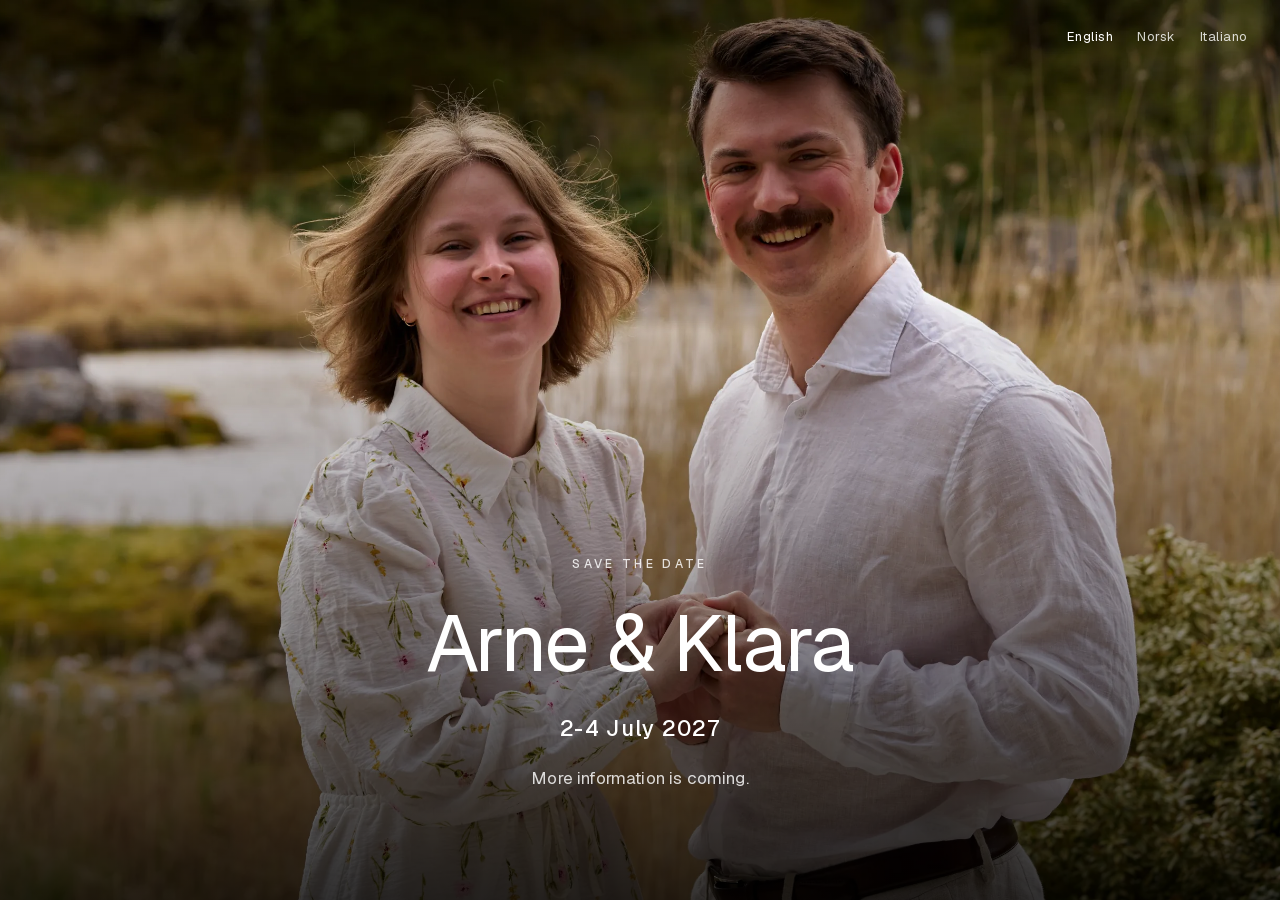
==== index.html @ 9a74b3e6 "feat: initial commit" ====
<!doctype html>
<html lang="en">
<head>
<meta charset="utf-8">
<meta name="viewport" content="width=device-width, initial-scale=1">
<meta name="color-scheme" content="dark">
<title>Arne &amp; Klara</title>
<meta name="description" content="Arne and Klara are getting married 2-4 July 2027. More information is coming.">
<meta property="og:title" content="Arne &amp; Klara &middot; 2-4 July 2027">
<meta property="og:description" content="Arne and Klara are getting married 2-4 July 2027. More information is coming.">
<meta property="og:type" content="website">
<meta property="og:url" content="https://arneandklara.wedding/">
<meta property="og:site_name" content="Arne &amp; Klara">
<meta property="og:locale" content="en_GB">
<meta property="og:image" content="https://arneandklara.wedding/assets/og.jpg?v=1">
<meta property="og:image:width" content="1200">
<meta property="og:image:height" content="630">
<meta property="og:image:type" content="image/jpeg">
<meta property="og:image:alt" content="Arne and Klara - save the date, 2-4 July 2027">
<meta name="twitter:card" content="summary_large_image">
<meta name="theme-color" content="#23241f">
<meta name="robots" content="noindex, nofollow, noarchive, nosnippet, noimageindex">
<link rel="canonical" href="https://arneandklara.wedding/">
<link rel="icon" href="assets/favicon.svg" type="image/svg+xml">
<link rel="apple-touch-icon" href="assets/apple-touch-icon.png">
<link rel="preload" href="assets/fonts/geist-400-latin.woff2" as="font" type="font/woff2" crossorigin>
<link rel="stylesheet" href="css/style.css">
<script>
  (() => {
    const supported = ['en', 'no', 'it'];
    const stored = localStorage.getItem('lang');
    const preferred = (navigator.languages || [navigator.language || 'en'])
      .map(l => l.slice(0, 2).toLowerCase())
      .find(l => supported.includes(l));
    document.documentElement.lang = supported.includes(stored) ? stored : (preferred || 'en');
  })();
</script>
</head>
<body>

<img class="photo" id="photo" alt="" hidden>

<nav class="langs" aria-label="Language">
  <button type="button" data-lang="en" lang="en">English</button>
  <button type="button" data-lang="no" lang="no">Norsk</button>
  <button type="button" data-lang="it" lang="it">Italiano</button>
</nav>

<main>
  <p class="eyebrow" data-i18n="hero.eyebrow"></p>
  <h1>Arne &amp; Klara</h1>
  <p class="date"><time datetime="2027-07-02" data-i18n="hero.date"></time></p>
  <p class="lead" data-i18n="hero.lead"></p>
</main>

<script src="js/i18n.js"></script>
<script src="js/app.js"></script>
</body>
</html>
---- css/style.css ----
@font-face {
  font-family: 'Geist';
  font-style: normal;
  font-weight: 400;
  font-display: swap;
  src: url(../assets/fonts/geist-400-latin-ext.woff2) format('woff2');
  unicode-range: U+0100-02BA, U+02BD-02C5, U+02C7-02CC, U+02CE-02D7, U+02DD-02FF, U+0304, U+0308, U+0329, U+1D00-1DBF, U+1E00-1E9F, U+1EF2-1EFF, U+2020, U+20A0-20AB, U+20AD-20C0, U+2113, U+2C60-2C7F, U+A720-A7FF;
}
@font-face {
  font-family: 'Geist';
  font-style: normal;
  font-weight: 400;
  font-display: swap;
  src: url(../assets/fonts/geist-400-latin.woff2) format('woff2');
  unicode-range: U+0000-00FF, U+0131, U+0152-0153, U+02BB-02BC, U+02C6, U+02DA, U+02DC, U+0304, U+0308, U+0329, U+2000-206F, U+20AC, U+2122, U+2191, U+2193, U+2212, U+2215, U+FEFF, U+FFFD;
}
@font-face {
  font-family: 'Geist';
  font-style: normal;
  font-weight: 500;
  font-display: swap;
  src: url(../assets/fonts/geist-500-latin-ext.woff2) format('woff2');
  unicode-range: U+0100-02BA, U+02BD-02C5, U+02C7-02CC, U+02CE-02D7, U+02DD-02FF, U+0304, U+0308, U+0329, U+1D00-1DBF, U+1E00-1E9F, U+1EF2-1EFF, U+2020, U+20A0-20AB, U+20AD-20C0, U+2113, U+2C60-2C7F, U+A720-A7FF;
}
@font-face {
  font-family: 'Geist';
  font-style: normal;
  font-weight: 500;
  font-display: swap;
  src: url(../assets/fonts/geist-500-latin.woff2) format('woff2');
  unicode-range: U+0000-00FF, U+0131, U+0152-0153, U+02BB-02BC, U+02C6, U+02DA, U+02DC, U+0304, U+0308, U+0329, U+2000-206F, U+20AC, U+2122, U+2191, U+2193, U+2212, U+2215, U+FEFF, U+FFFD;
}

:root {
  --ground: #23241f;
  --on-photo: #ffffff;
  --on-photo-dim: rgba(255, 255, 255, 0.82);
  --sans: 'Geist', ui-sans-serif, system-ui, -apple-system, 'Segoe UI', Roboto, Helvetica, Arial, sans-serif;
}

* { box-sizing: border-box; }

html, body { height: 100%; }

body {
  margin: 0;
  min-height: 100svh;
  background: var(--ground);
  color: var(--on-photo);
  font-family: var(--sans);
  font-weight: 400;
  -webkit-font-smoothing: antialiased;
  display: grid;
  grid-template-rows: auto 1fr;
}

.photo {
  position: fixed;
  inset: 0;
  width: 100%;
  height: 100%;
  object-fit: cover;
  object-position: 50% 0;
  z-index: -2;
}

.has-photo::after {
  content: '';
  position: fixed;
  inset: 0;
  z-index: -1;
  background:
    linear-gradient(to bottom, rgba(0, 0, 0, 0.4) 0%, rgba(0, 0, 0, 0) 30%),
    linear-gradient(to top, rgba(0, 0, 0, 0.78) 0%, rgba(0, 0, 0, 0.3) 38%, rgba(0, 0, 0, 0) 68%);
}

.langs {
  display: flex;
  justify-content: flex-end;
  gap: 1.5rem;
  padding: 1.75rem 2rem;
}

.langs button {
  border: 0;
  background: none;
  padding: 0;
  color: var(--on-photo-dim);
  font: inherit;
  font-size: .8125rem;
  letter-spacing: .04em;
  cursor: pointer;
  transition: color .2s ease;
}

.langs button:hover { color: var(--on-photo); }

.langs button[aria-pressed='true'] { color: var(--on-photo); }

.langs button:focus-visible {
  outline: 1px solid var(--on-photo);
  outline-offset: 4px;
}

main {
  display: flex;
  flex-direction: column;
  align-items: center;
  justify-content: flex-end;
  text-align: center;
  padding: 2rem 1.5rem clamp(3rem, 12vh, 7rem);
}

.eyebrow {
  margin: 0 0 clamp(1.25rem, 3vh, 2rem);
  font-size: .75rem;
  font-weight: 500;
  letter-spacing: .28em;
  text-transform: uppercase;
  color: var(--on-photo-dim);
}

h1 {
  margin: 0;
  font-size: clamp(2.5rem, 9vw, 5rem);
  font-weight: 400;
  line-height: 1.1;
  letter-spacing: -0.02em;
}

.date {
  margin: clamp(1.25rem, 3vh, 1.75rem) 0 0;
  font-size: clamp(1.0625rem, 2.8vw, 1.375rem);
  font-weight: 500;
  letter-spacing: .06em;
  color: var(--on-photo);
}

.lead {
  margin: clamp(1rem, 2.5vh, 1.5rem) 0 0;
  font-size: clamp(.9375rem, 2.2vw, 1.0625rem);
  font-weight: 400;
  line-height: 1.6;
  letter-spacing: .01em;
  color: var(--on-photo-dim);
  max-width: 26rem;
}

.home {
  color: var(--on-photo);
  text-decoration-thickness: 1px;
  text-underline-offset: .3em;
}

@media (prefers-reduced-motion: reduce) {
  * { transition: none !important; }
}
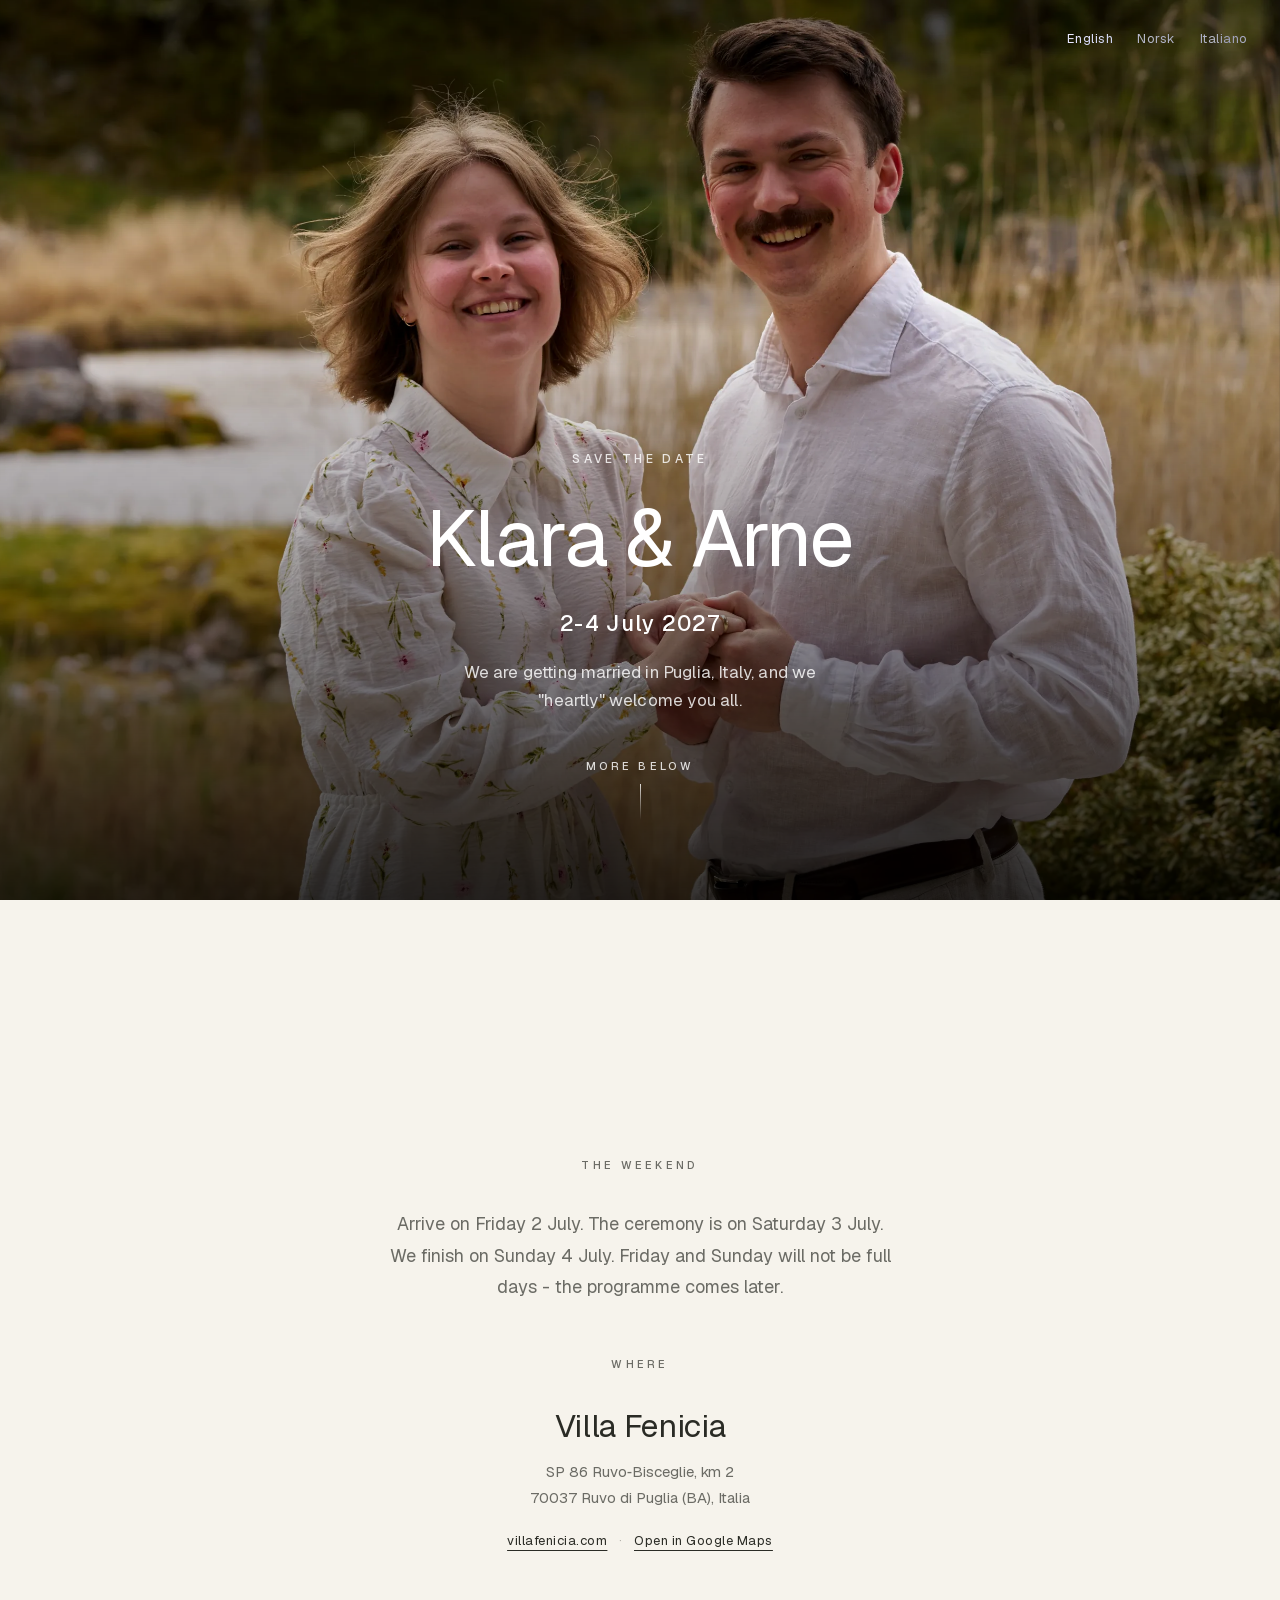
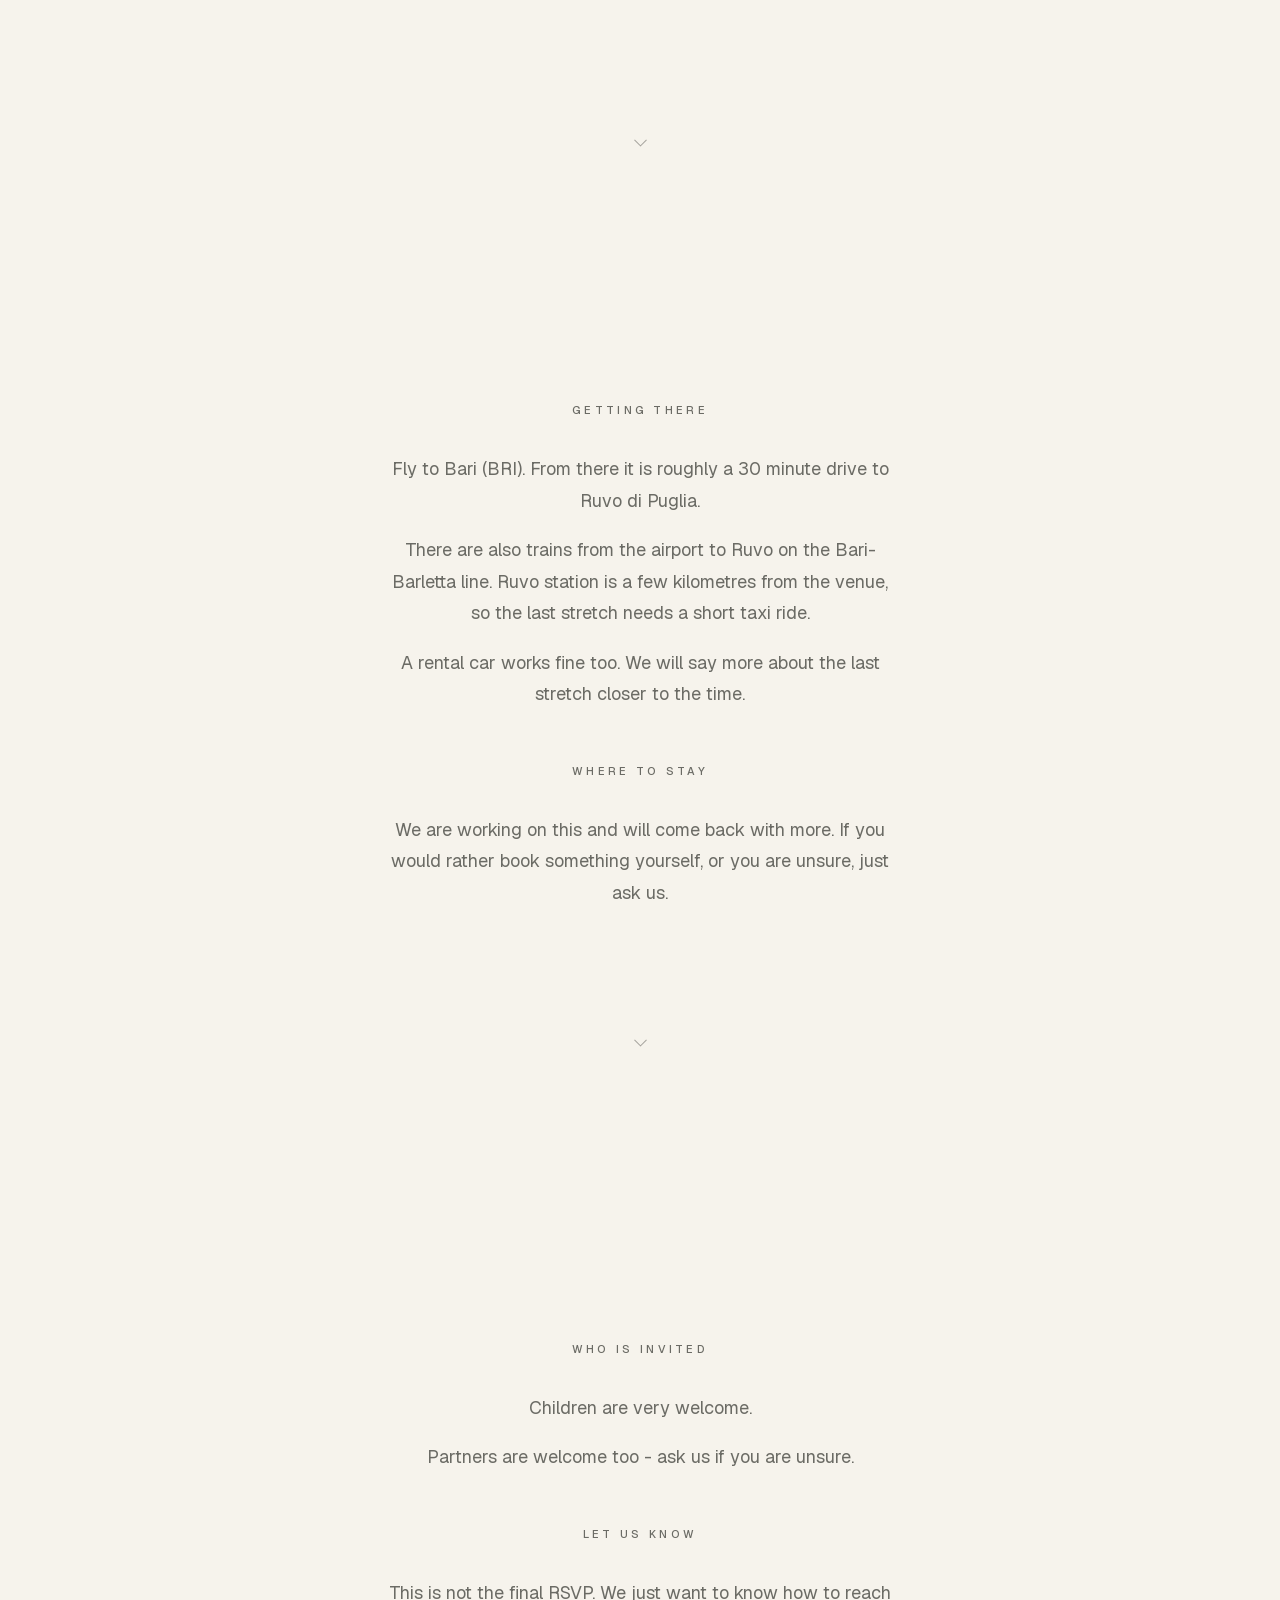
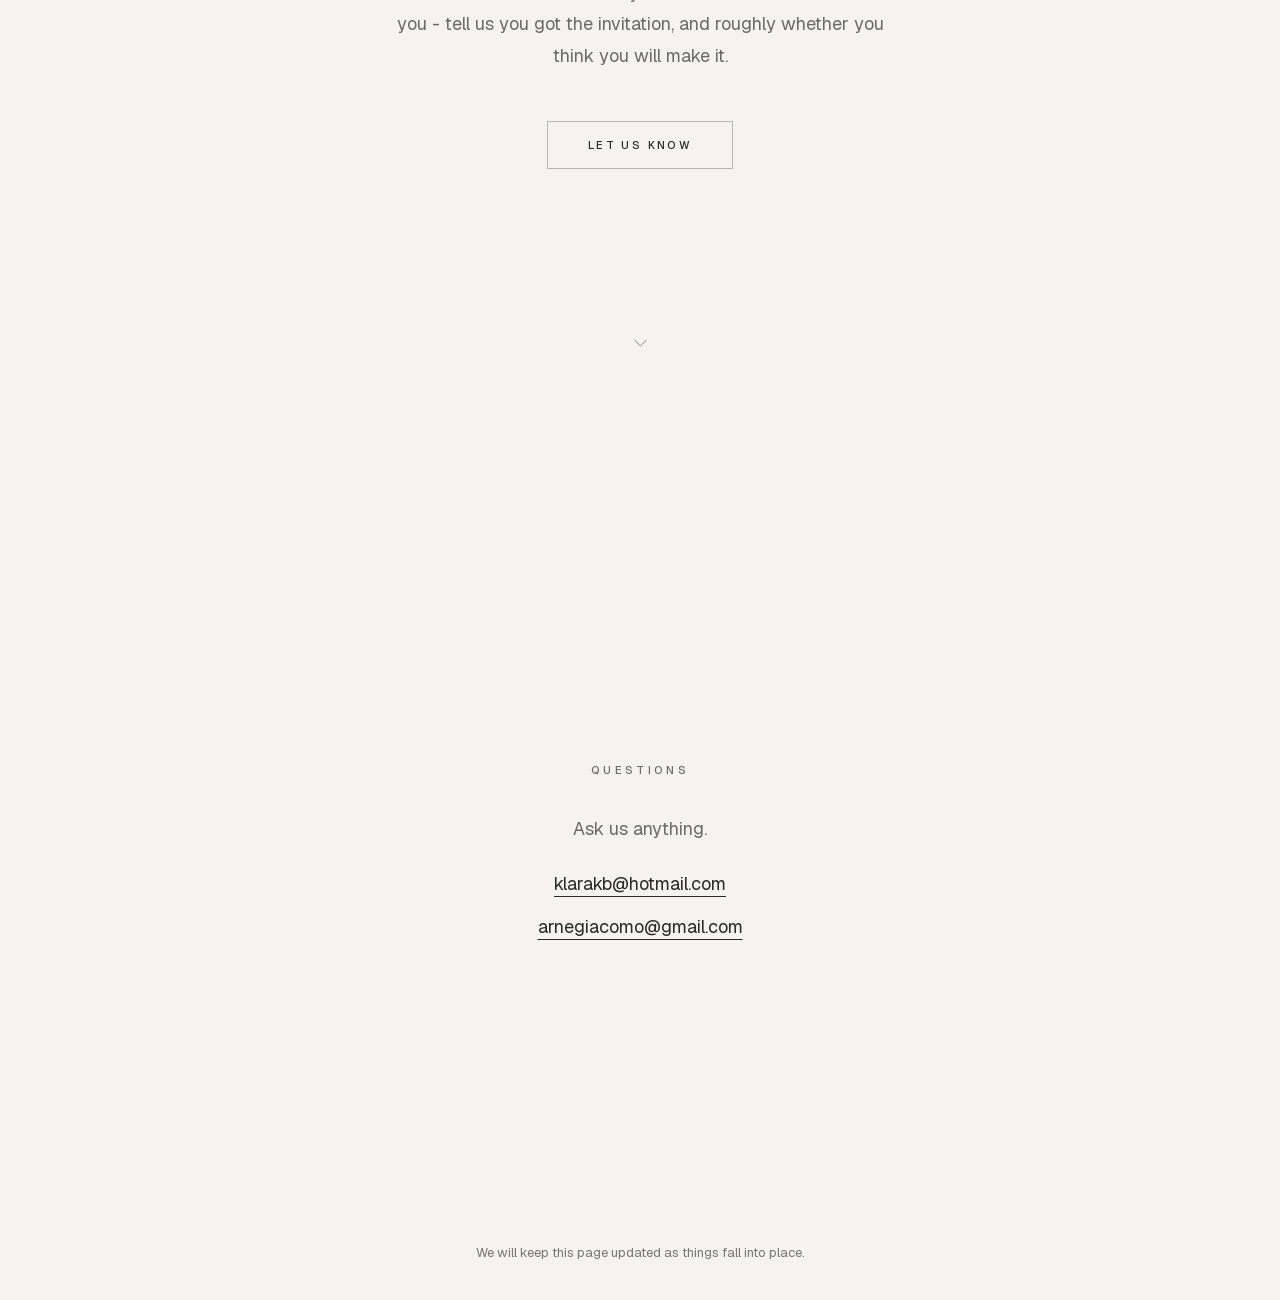
==== commit 0c5a1ea4: "feat: add wedding details, section scrolling and sign-up form" ====
--- a/index.html
+++ b/index.html
@@ -4,19 +4,19 @@
 <meta charset="utf-8">
 <meta name="viewport" content="width=device-width, initial-scale=1">
 <meta name="color-scheme" content="dark">
-<title>Arne &amp; Klara</title>
-<meta name="description" content="Arne and Klara are getting married 2-4 July 2027. More information is coming.">
-<meta property="og:title" content="Arne &amp; Klara &middot; 2-4 July 2027">
-<meta property="og:description" content="Arne and Klara are getting married 2-4 July 2027. More information is coming.">
+<title>Klara &amp; Arne</title>
+<meta name="description" content="Klara and Arne are getting married 2-4 July 2027 at Villa Fenicia in Ruvo di Puglia, Italy.">
+<meta property="og:title" content="Klara &amp; Arne &middot; 2-4 July 2027">
+<meta property="og:description" content="Klara and Arne are getting married 2-4 July 2027 at Villa Fenicia in Ruvo di Puglia, Italy.">
 <meta property="og:type" content="website">
 <meta property="og:url" content="https://arneandklara.wedding/">
-<meta property="og:site_name" content="Arne &amp; Klara">
+<meta property="og:site_name" content="Klara &amp; Arne">
 <meta property="og:locale" content="en_GB">
-<meta property="og:image" content="https://arneandklara.wedding/assets/og.jpg?v=1">
+<meta property="og:image" content="https://arneandklara.wedding/assets/og.jpg?v=2">
 <meta property="og:image:width" content="1200">
 <meta property="og:image:height" content="630">
 <meta property="og:image:type" content="image/jpeg">
-<meta property="og:image:alt" content="Arne and Klara - save the date, 2-4 July 2027">
+<meta property="og:image:alt" content="Klara and Arne - save the date, 2-4 July 2027">
 <meta name="twitter:card" content="summary_large_image">
 <meta name="theme-color" content="#23241f">
 <meta name="robots" content="noindex, nofollow, noarchive, nosnippet, noimageindex">
@@ -38,7 +38,7 @@
 </head>
 <body>
 
-<img class="photo" id="photo" alt="" hidden>
+<img class="photo" id="photo" alt="" hidden data-i18n-attr="alt:a11y.photo">
 
 <nav class="langs" aria-label="Language">
   <button type="button" data-lang="en" lang="en">English</button>
@@ -47,10 +47,82 @@
 </nav>
 
 <main>
-  <p class="eyebrow" data-i18n="hero.eyebrow"></p>
-  <h1>Arne &amp; Klara</h1>
-  <p class="date"><time datetime="2027-07-02" data-i18n="hero.date"></time></p>
-  <p class="lead" data-i18n="hero.lead"></p>
+
+  <section class="hero" id="top">
+    <p class="eyebrow" data-i18n="hero.eyebrow"></p>
+    <h1>Klara &amp; Arne</h1>
+    <p class="date"><time datetime="2027-07-02" data-i18n="hero.date"></time></p>
+    <p class="lead" data-i18n="hero.lead"></p>
+    <a class="cue" href="#weekend" data-i18n="hero.more"></a>
+  </section>
+
+  <div class="sheet">
+
+    <section class="block" id="weekend">
+      <div class="group">
+        <h2 data-i18n="days.title"></h2>
+        <p data-i18n="days.body"></p>
+      </div>
+      <div class="group">
+        <h2 data-i18n="where.title"></h2>
+        <p class="venue">Villa Fenicia</p>
+        <p class="address">SP 86 Ruvo&#8209;Bisceglie, km 2<br>70037 Ruvo di Puglia (BA), Italia</p>
+        <p class="site">
+          <a href="https://www.villafenicia.com/" rel="noopener">villafenicia.com</a>
+          <span class="sep" aria-hidden="true">&middot;</span>
+          <a href="https://www.google.com/maps/search/?api=1&amp;query=Villa+Fenicia+Ruvo+di+Puglia"
+             rel="noopener" data-i18n="where.maps"></a>
+        </p>
+      </div>
+      <a class="next" href="#travel" data-i18n-attr="aria-label:a11y.next"></a>
+    </section>
+
+    <section class="block" id="travel">
+      <div class="group">
+        <h2 data-i18n="travel.title"></h2>
+        <p data-i18n="travel.air"></p>
+        <p data-i18n="travel.rail"></p>
+        <p data-i18n="travel.car"></p>
+      </div>
+      <div class="group">
+        <h2 data-i18n="stay.title"></h2>
+        <p data-i18n="stay.body"></p>
+      </div>
+      <a class="next" href="#guests" data-i18n-attr="aria-label:a11y.next"></a>
+    </section>
+
+    <section class="block" id="guests">
+      <div class="group">
+        <h2 data-i18n="guests.title"></h2>
+        <p data-i18n="guests.kids"></p>
+        <p data-i18n="guests.partners"></p>
+      </div>
+      <div class="group">
+        <h2 data-i18n="rsvp.title"></h2>
+        <p data-i18n="rsvp.body"></p>
+        <a class="cta" id="form" href="#" hidden target="_blank" rel="noopener"
+           data-i18n="rsvp.cta"></a>
+        <p class="soon" id="form-soon" data-i18n="rsvp.soon"></p>
+      </div>
+      <a class="next" href="#contact" data-i18n-attr="aria-label:a11y.next"></a>
+    </section>
+
+    <section class="block" id="contact">
+      <div class="group">
+        <h2 data-i18n="contact.title"></h2>
+        <p data-i18n="contact.body"></p>
+        <p class="mails">
+          <a href="mailto:klarakb@hotmail.com">klarakb@hotmail.com</a><br>
+          <a href="mailto:arnegiacomo@gmail.com">arnegiacomo@gmail.com</a>
+        </p>
+      </div>
+      <footer class="foot">
+        <p data-i18n="footer.note"></p>
+      </footer>
+    </section>
+
+  </div>
+
 </main>
 
 <script src="js/i18n.js"></script>
--- a/css/style.css
+++ b/css/style.css
@@ -35,10 +35,18 @@
   --ground: #23241f;
   --on-photo: #ffffff;
   --on-photo-dim: rgba(255, 255, 255, 0.82);
+  --nav-h: 4.75rem;
+  /* Below the hero the page turns over to paper. */
+  --paper: #f6f3ec;
+  --ink: #2a2b25;
+  --ink-dim: rgba(42, 43, 37, 0.68);
+  --rule: rgba(42, 43, 37, 0.13);
   --sans: 'Geist', ui-sans-serif, system-ui, -apple-system, 'Segoe UI', Roboto, Helvetica, Arial, sans-serif;
 }
 
 * { box-sizing: border-box; }
+
+[hidden] { display: none !important; }
 
 html, body { height: 100%; }
 
@@ -50,8 +58,6 @@
   font-family: var(--sans);
   font-weight: 400;
   -webkit-font-smoothing: antialiased;
-  display: grid;
-  grid-template-rows: auto 1fr;
 }
 
 .photo {
@@ -75,10 +81,18 @@
 }
 
 .langs {
+  position: fixed;
+  top: 0;
+  left: 0;
+  right: 0;
+  z-index: 2;
   display: flex;
+  align-items: center;
   justify-content: flex-end;
   gap: 1.5rem;
-  padding: 1.75rem 2rem;
+  height: var(--nav-h);
+  padding: 0 2rem;
+  mix-blend-mode: difference;
 }
 
 .langs button {
@@ -102,13 +116,14 @@
   outline-offset: 4px;
 }
 
-main {
+.hero {
+  min-height: 100svh;
   display: flex;
   flex-direction: column;
   align-items: center;
   justify-content: flex-end;
   text-align: center;
-  padding: 2rem 1.5rem clamp(3rem, 12vh, 7rem);
+  padding: calc(var(--nav-h) + 2rem) 1.5rem clamp(2.5rem, 9vh, 5rem);
 }
 
 .eyebrow {
@@ -146,12 +161,212 @@
   max-width: 26rem;
 }
 
+.cue {
+  margin-top: clamp(1.75rem, 5vh, 3rem);
+  display: inline-flex;
+  flex-direction: column;
+  align-items: center;
+  gap: .7rem;
+  color: var(--on-photo-dim);
+  text-decoration: none;
+  font-size: .6875rem;
+  font-weight: 500;
+  letter-spacing: .28em;
+  text-transform: uppercase;
+  transition: color .2s ease;
+}
+
+.cue::after {
+  content: '';
+  width: 1px;
+  height: 2.25rem;
+  background: linear-gradient(to bottom, var(--on-photo-dim), rgba(255, 255, 255, 0));
+}
+
+.cue:hover { color: var(--on-photo); }
+
+/* Opaque, so the fixed photo stays behind the hero only. */
+.sheet {
+  position: relative;
+  background: var(--paper);
+  color: var(--ink);
+}
+
+.block {
+  position: relative;
+  min-height: 100svh;
+  display: flex;
+  flex-direction: column;
+  align-items: center;
+  justify-content: center;
+  padding: calc(var(--nav-h) + 1rem) 1.5rem clamp(4rem, 9vh, 5.5rem);
+  text-align: center;
+}
+
+.group {
+  max-width: 32rem;
+  width: 100%;
+}
+
+.group + .group { margin-top: clamp(2.5rem, 6vh, 3.75rem); }
+
+/* One screen at a time. Proximity on narrow screens, where a screen can grow
+   past the viewport and mandatory snapping would strand its bottom. */
+@media (min-height: 720px) {
+  html { scroll-snap-type: y proximity; }
+
+  .hero,
+  .block {
+    scroll-snap-align: start;
+    scroll-snap-stop: always;
+  }
+}
+
+@media (min-height: 720px) and (min-width: 700px) {
+  html { scroll-snap-type: y mandatory; }
+}
+
+.next {
+  position: absolute;
+  left: 50%;
+  transform: translateX(-50%);
+  bottom: clamp(1.75rem, 4vh, 2.75rem);
+  width: 2.75rem;
+  height: 2.75rem;
+  display: grid;
+  place-items: center;
+  color: rgba(42, 43, 37, 0.4);
+  transition: color .2s ease;
+}
+
+.next::after {
+  content: '';
+  width: .5rem;
+  height: .5rem;
+  border-right: 1px solid currentColor;
+  border-bottom: 1px solid currentColor;
+  transform: translateY(-25%) rotate(45deg);
+}
+
+.next:hover { color: var(--ink); }
+
+.next:focus-visible {
+  outline: 1px solid var(--ink);
+  outline-offset: 2px;
+}
+
+
+.block h2 {
+  margin: 0 0 clamp(1.5rem, 4vh, 2.25rem);
+  font-size: .6875rem;
+  font-weight: 500;
+  letter-spacing: .3em;
+  text-transform: uppercase;
+  color: var(--ink-dim);
+}
+
+.block p {
+  margin: 0 0 1.125rem;
+  font-size: clamp(1rem, 2.2vw, 1.125rem);
+  line-height: 1.75;
+  color: var(--ink-dim);
+}
+
+.block p:last-child { margin-bottom: 0; }
+
+.block .venue {
+  margin-bottom: .875rem;
+  font-size: clamp(1.5rem, 4vw, 2rem);
+  font-weight: 400;
+  letter-spacing: -0.01em;
+  line-height: 1.2;
+  color: var(--ink);
+}
+
+.block .address {
+  font-size: .9375rem;
+  line-height: 1.7;
+}
+
+.block .site {
+  margin-top: 1.25rem;
+  font-size: .8125rem;
+  letter-spacing: .04em;
+}
+
+.sep {
+  margin: 0 .5rem;
+  color: rgba(42, 43, 37, 0.35);
+}
+
+.block .site a,
+.mails a {
+  color: var(--ink);
+  text-decoration-thickness: 1px;
+  text-underline-offset: .35em;
+}
+
+.cta {
+  display: inline-block;
+  margin-top: 2rem;
+  padding: 1rem 2.5rem;
+  border: 1px solid rgba(42, 43, 37, 0.3);
+  color: var(--ink);
+  text-decoration: none;
+  font-size: .6875rem;
+  font-weight: 500;
+  letter-spacing: .22em;
+  text-transform: uppercase;
+  transition: background-color .2s ease, color .2s ease, border-color .2s ease;
+}
+
+.cta:hover {
+  background: var(--ink);
+  border-color: var(--ink);
+  color: var(--paper);
+}
+
+.cta:focus-visible {
+  outline: 1px solid var(--ink);
+  outline-offset: 4px;
+}
+
+.block .soon {
+  margin-top: 1.75rem;
+  font-size: .8125rem;
+  letter-spacing: .04em;
+  color: rgba(42, 43, 37, 0.62);
+}
+
+.mails a { line-height: 2.4; }
+
+/* Rides along at the bottom of the last screen rather than owning one. */
+.foot {
+  position: absolute;
+  left: 0;
+  right: 0;
+  bottom: 0;
+  max-width: none;
+  padding: 0 1.5rem clamp(1.75rem, 4vh, 2.75rem);
+}
+
+.foot p {
+  margin: 0;
+  font-size: .8125rem;
+  line-height: 1.7;
+  color: rgba(42, 43, 37, 0.62);
+}
+
 .home {
   color: var(--on-photo);
   text-decoration-thickness: 1px;
   text-underline-offset: .3em;
 }
 
+@media (prefers-reduced-motion: no-preference) {
+  html { scroll-behavior: smooth; }
+}
+
 @media (prefers-reduced-motion: reduce) {
   * { transition: none !important; }
 }
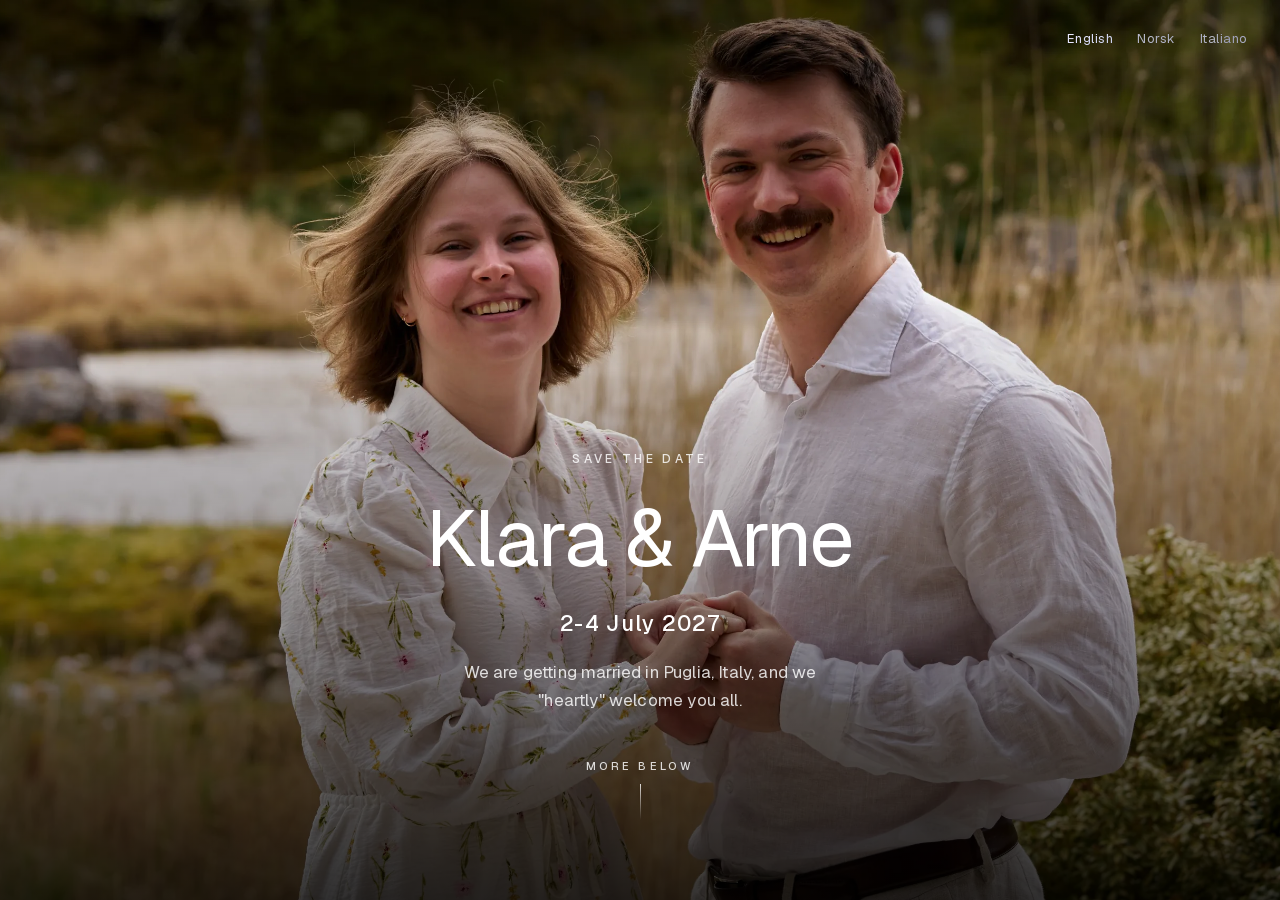
==== commit 59de0860: "fix: snap panels against the deck instead of the document" ====
--- a/index.html
+++ b/index.html
@@ -46,7 +46,7 @@
   <button type="button" data-lang="it" lang="it">Italiano</button>
 </nav>
 
-<main>
+<main tabindex="0">
 
   <section class="hero" id="top">
     <p class="eyebrow" data-i18n="hero.eyebrow"></p>
--- a/css/style.css
+++ b/css/style.css
@@ -210,20 +210,27 @@
 
 .group + .group { margin-top: clamp(2.5rem, 6vh, 3.75rem); }
 
-/* One screen at a time. Proximity on narrow screens, where a screen can grow
-   past the viewport and mandatory snapping would strand its bottom. */
-@media (min-height: 720px) {
-  html { scroll-snap-type: y proximity; }
+/* One screen at a time. The deck scrolls rather than the document, so a panel
+   and the scrollport are the same box and every snap position lands flush.
+   Sizing panels against the document viewport cannot hold that: the mobile URL
+   bar grows the scrollport without resizing the panels. Viewports too short to
+   be a deck at all fall back to scrolling the document. */
+@media (min-height: 600px) {
+  body { overflow: hidden; }
+
+  main {
+    height: 100dvh;
+    overflow-y: auto;
+    overscroll-behavior: contain;
+    scroll-snap-type: y mandatory;
+  }
 
   .hero,
   .block {
+    min-height: 100dvh;
     scroll-snap-align: start;
     scroll-snap-stop: always;
   }
-}
-
-@media (min-height: 720px) and (min-width: 700px) {
-  html { scroll-snap-type: y mandatory; }
 }
 
 .next {
@@ -364,7 +371,7 @@
 }
 
 @media (prefers-reduced-motion: no-preference) {
-  html { scroll-behavior: smooth; }
+  html, main { scroll-behavior: smooth; }
 }
 
 @media (prefers-reduced-motion: reduce) {
